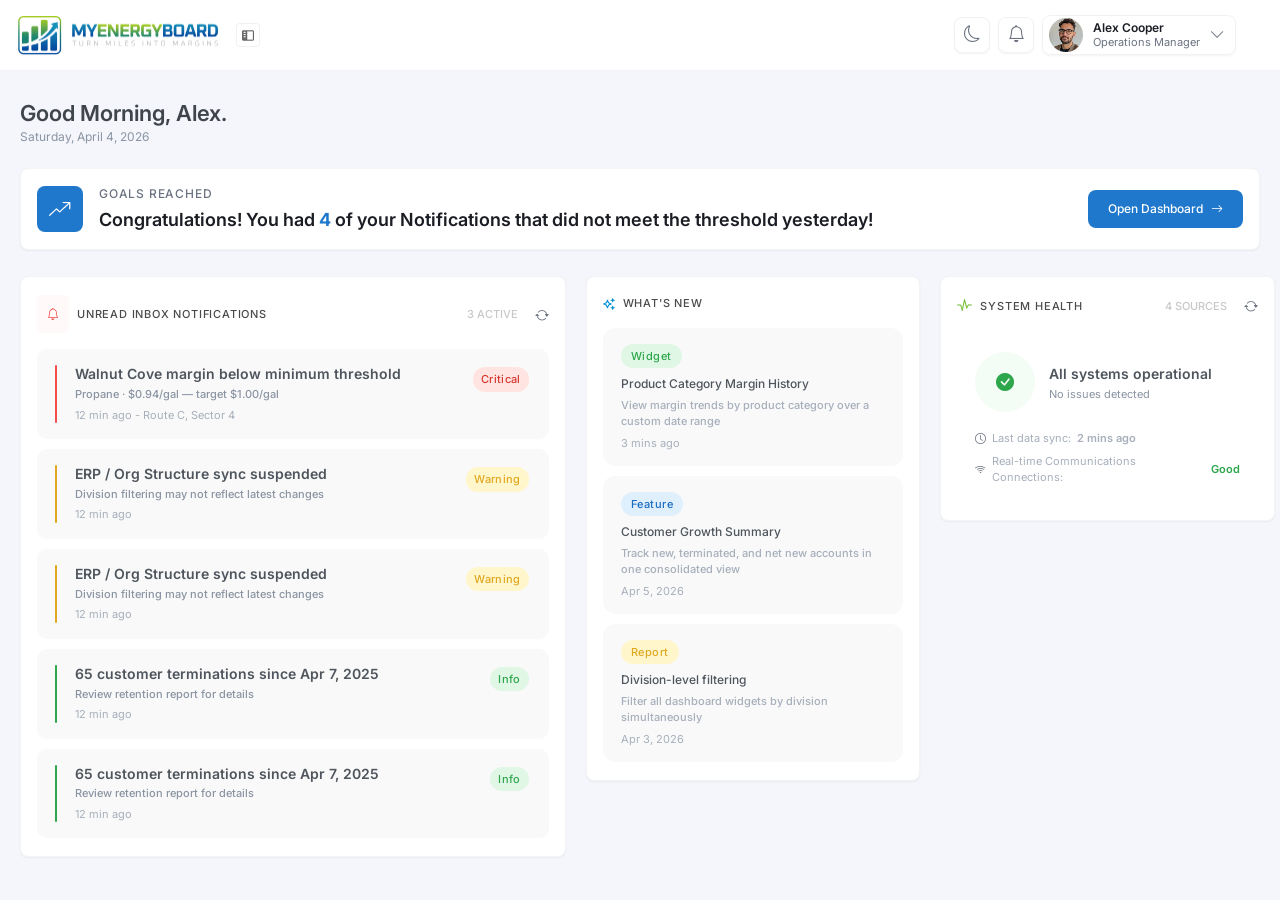
==== index-sidebar.html @ fdb28ad5 "Index with sidebar" ====
﻿<!DOCTYPE html>

<html lang="en" xmlns="http://www.w3.org/1999/xhtml">
<head>
    <meta charset="utf-8" />
  <meta name="viewport" content="width=device-width, initial-scale=1.0"/>
    <title>My Energy Board - Dashboard</title>
  <!-- Bootstrap 5 -->
  <link href="https://cdn.jsdelivr.net/npm/bootstrap@5.3.3/dist/css/bootstrap.min.css" rel="stylesheet"/>
  <!-- Bootstrap Icons -->
  <link href="https://cdn.jsdelivr.net/npm/bootstrap-icons@1.11.3/font/bootstrap-icons.min.css" rel="stylesheet"/>
  <!-- Google Fonts -->
  <link href="https://fonts.googleapis.com/css2?family=Inter:wght@400;500;600;700&display=swap" rel="stylesheet"/>
<link rel="stylesheet" href="css/style.css">
</head>
<body>


<!-- ═══════════════════════════════ TOP BAR ═══════════════════════════════ -->
<nav class="topbar">
  <!-- Logo -->
  <div class="logo-wrap">
    <div class="logo-icon">
    <img src="images/logo.png">
    </div>
   <!-- <span class="logo-text">My Energy Board</span>-->
  </div>

 <!-- <div class="topbar-divider"></div>-->

  <!-- Sidebar toggle -->
  <button class="sidebar-toggle">
  <img src="images/logo-side-icon.png">
  </button>

  <!-- Right controls -->
  <div class="topbar-right">
    <!-- Dark mode toggle -->
    <button class="icon-btn" title="Toggle theme">
      <i class="bi bi-moon"></i>
    </button>

    <!-- Notifications -->
    <button class="icon-btn position-relative" title="Notifications">
      <i class="bi bi-bell"></i>
<!--      <span class="position-absolute top-0 start-100 translate-middle badge rounded-pill bg-danger"
            style="font-size:9px;padding:3px 5px;">3</span>-->
    </button>

    <!-- User Dropdown -->
    <div class="dropdown user-dropdown">
      <button class="dropdown-toggle" data-bs-toggle="dropdown" aria-expanded="false">
        <div class="avatar"><img src="images/user-profile-pic.png"></div>
        <div class="user-info">
          <div class="u-name">Alex Cooper</div>
          <div class="u-role">Operations Manager</div>
        </div>
        <i class="bi bi-chevron-down caret-icon"></i>
      </button>
      <ul class="dropdown-menu dropdown-menu-end">
        <li><a class="dropdown-item" href="#"><i class="bi bi-person"></i> My Profile</a></li>
        <li><a class="dropdown-item" href="#"><i class="bi bi-gear"></i> Settings</a></li>
        <li><a class="dropdown-item" href="#"><i class="bi bi-shield-lock"></i> Security</a></li>
        <li><hr class="dropdown-divider"></li>
        <li><a class="dropdown-item text-danger" href="#"><i class="bi bi-box-arrow-right"></i> Sign out</a></li>
      </ul>
    </div>
  </div>
</nav>



<!-- ═══════════════════════════════ SIDEBAR ═══════════════════════════════ -->
<aside class="sidebar">
  <a href="#" class="nav-item active">
    <div class="nav-icon-wrap"><i class="bi bi-house-door"></i></div>
    <span class="nav-label">Home</span>
  </a>
  <a href="#" class="nav-item">
    <div class="nav-icon-wrap"><i class="bi bi-graph-up-arrow"></i></div>
    <span class="nav-label">Dashboard</span>
  </a>
  <a href="#" class="nav-item">
    <div class="nav-icon-wrap"><i class="bi bi-bookmarks"></i></div>
    <span class="nav-label">My Items</span>
  </a>
  <a href="#" class="nav-item">
    <div class="nav-icon-wrap"><i class="bi bi-bell"></i></div>
    <span class="nav-label">Notifications</span>
  </a>
  <a href="#" class="nav-item">
    <div class="nav-icon-wrap"><i class="bi bi-file-earmark-text"></i></div>
    <span class="nav-label">Reports</span>
  </a>
  <a href="#" class="nav-item">
    <div class="nav-icon-wrap"><i class="bi bi-droplet-half"></i></div>
    <span class="nav-label">Tanks</span>
  </a>
  <a href="#" class="nav-item">
    <div class="nav-icon-wrap"><i class="bi bi-sliders"></i></div>
    <span class="nav-label">Administration</span>
  </a>
    <a href="#" class="nav-item">
      <div class="nav-icon-wrap"><i class="bi bi-gear"></i></div>
      <span class="nav-label">System Administration</span>
  </a>

<!--  <div class="sidebar-bottom">
    <a href="#" class="nav-item">
      <div class="nav-icon-wrap"><i class="bi bi-gear"></i></div>
      <span class="nav-label">Settings</span>
    </a>
  </div>-->
</aside>



<!-- ═══════════════════════════════ MAIN ══════════════════════════════════ -->
<main class="main-content">

  <!-- Greeting -->
  <div class="greeting mb-0">
    <h2>Good Morning, Alex.</h2>
    <p>Saturday, April 4, 2026</p>
  </div>

  <!-- Goals Banner -->
  <div class="goals-banner">
    <div class="goals-icon">
     <!-- <i class="bi bi-graph-up-arrow"></i>-->
    <img src="images/goal-graph-arrow.png"></div>
    <div class="goals-text">
      <small>Goals Reached</small>
      Congratulations! You had <span class="highlight">4</span> of your Notifications that did not meet the threshold yesterday!
    </div>
    <button class="btn-open-dash">
      Open Dashboard <i class="bi bi-arrow-right"></i>
    </button>
  </div>

  <!-- 3-Column Grid -->
  <div class="dash-grid">

    <!-- ── COLUMN 1: Inbox Notifications ── -->
    <div class="dash-card">
      <div class="card-header-row">
        <i class="bi bi-bell ch-icon-red"></i>
        <span class="ch-title">Unread Inbox Notifications</span>
        <span class="ch-badge">3 Active</span>
        <button class="refresh-btn"><i class="bi bi-arrow-repeat"></i></button>
      </div>
      <ul class="notif-list">

        <li class="notif-item critical">
          <div class="notif-accent"></div>
          <div class="notif-inner">
            <div class="notif-body">
              <div class="notif-title">Walnut Cove margin below minimum threshold</div>
              <div class="notif-sub">Propane · $0.94/gal — target $1.00/gal</div>
              <div class="notif-time">12 min ago - Route C, Sector 4</div>
            </div>
            <div class="notif-pill-wrap"><span class="status-pill pill-critical">Critical</span></div>
          </div>
        </li>

        <li class="notif-item warning">
          <div class="notif-accent"></div>
          <div class="notif-inner">
            <div class="notif-body">
              <div class="notif-title">ERP / Org Structure sync suspended</div>
              <div class="notif-sub">Division filtering may not reflect latest changes</div>
              <div class="notif-time">12 min ago</div>
            </div>
            <div class="notif-pill-wrap"><span class="status-pill pill-warning">Warning</span></div>
          </div>
        </li>

        <li class="notif-item warning">
          <div class="notif-accent"></div>
          <div class="notif-inner">
            <div class="notif-body">
              <div class="notif-title">ERP / Org Structure sync suspended</div>
              <div class="notif-sub">Division filtering may not reflect latest changes</div>
              <div class="notif-time">12 min ago</div>
            </div>
            <div class="notif-pill-wrap"><span class="status-pill pill-warning">Warning</span></div>
          </div>
        </li>

        <li class="notif-item info">
          <div class="notif-accent"></div>
          <div class="notif-inner">
            <div class="notif-body">
              <div class="notif-title">65 customer terminations since Apr 7, 2025</div>
              <div class="notif-sub">Review retention report for details</div>
              <div class="notif-time">12 min ago</div>
            </div>
            <div class="notif-pill-wrap"><span class="status-pill pill-info">Info</span></div>
          </div>
        </li>

        <li class="notif-item info">
          <div class="notif-accent"></div>
          <div class="notif-inner">
            <div class="notif-body">
              <div class="notif-title">65 customer terminations since Apr 7, 2025</div>
              <div class="notif-sub">Review retention report for details</div>
              <div class="notif-time">12 min ago</div>
            </div>
            <div class="notif-pill-wrap"><span class="status-pill pill-info">Info</span></div>
          </div>
        </li>

      </ul>
    </div>

    <!-- ── COLUMN 2: What's New ── -->
    <div class="dash-card">
      <div class="card-header-row">
<!--        <i class="bi bi-stars ch-icon-blue"></i>-->
    <img src="images/sparkles-whats-news-icon.png">        
    <span class="ch-title">What's New</span>
      </div>
      <ul class="news-list">

        <li class="news-item">
          <span class="news-tag tag-widget">Widget</span>
          <div class="news-title">Product Category Margin History</div>
          <div class="news-desc">View margin trends by product category over a custom date range</div>
          <div class="news-date">3 mins ago</div>
        </li>

        <li class="news-item">
          <span class="news-tag tag-feature">Feature</span>
          <div class="news-title">Customer Growth Summary</div>
          <div class="news-desc">Track new, terminated, and net new accounts in one consolidated view</div>
          <div class="news-date">Apr 5, 2026</div>
        </li>

        <li class="news-item">
          <span class="news-tag tag-report">Report</span>
          <div class="news-title">Division-level filtering</div>
          <div class="news-desc">Filter all dashboard widgets by division simultaneously</div>
          <div class="news-date">Apr 3, 2026</div>
        </li>

      </ul>
    </div>

    <!-- ── COLUMN 3: System Health ── -->
    <div class="dash-card">
      <div class="card-header-row">
<!--        <i class="bi bi-activity ch-icon-green"></i>-->
    <img src="images/wave-pulse.png">        
        <span class="ch-title">System Health</span>
        <span class="ch-badge">4 Sources</span>
        <button class="refresh-btn"><i class="bi bi-arrow-repeat"></i></button>
      </div>
      <div class="health-body">
        <div class="health-status">
          <div class="health-circle">
            <i class="bi bi-check-circle-fill"></i>
          </div>
          <div>
            <div class="health-label">All systems operational</div>
            <div class="health-sub">No issues detected</div>
          </div>
        </div>
        <div class="health-meta">
          <p>
            <i class="bi bi-clock" style="color:var(--text-muted);"></i>
            Last data sync: <span class="mono">2 mins ago</span>
          </p>
          <p>
            <i class="bi bi-wifi" style="color:var(--text-muted);"></i>
            Real-time Communications Connections:&nbsp;<span class="good">Good</span>
          </p>
        </div>
      </div>
    </div>

  </div><!-- /dash-grid -->
</main>



<!-- Bootstrap 5 JS -->
<script src="https://cdn.jsdelivr.net/npm/bootstrap@5.3.3/dist/js/bootstrap.bundle.min.js"></script>
</body>
</html>
---- css/style.css ----
﻿    :root {
      --blue-primary: #1F78CC;
      --blue-dark: #0d4fd4;
      --sidebar-w: 56px;
      --topbar-h: 70px;
      --bg: #f4f6fb;
      --card-bg: #ffffff;
      --text-main: #1a1d23;
      --text-muted: #6b7280;
      --border: #F2F4F5;
      --red: #F14F4F;
      --amber: #E0A820;
      --green: #2EA64C;
      --info-blue: #3b82f6;
      --badge-critical: #FFE4E1;
      --badge-critical-text: #D63830;
      --badge-warning-bg: #FFF6CC;
      --badge-warning-text: #E0A820;
      --badge-info-bg: #E0F7E6;
      --badge-info-text: #2EA64C;
      --tag-widget: #E0F7E6;
      --tag-widget-text: #2EA64C;
      --tag-feature: #E0EFFC;
      --tag-feature-text: #1A6DC2;
      --tag-report: #FFF6CC;
      --tag-report-text: #E0A820;
    }

    *, *::before, *::after { box-sizing: border-box; }

    body {
      font-family: 'Inter', sans-serif;
      background: var(--bg);
      color: var(--text-main);
      margin: 0;
    }

    /* ── TOP BAR ─────────────────────────────────────── */
    .topbar {
      position: fixed;
      top: 0;
      left: 0;
      right: 0;
      height: var(--topbar-h);
      background: #fff;
      border-bottom: 1px solid var(--border);
      display: flex;
      align-items: center;
      padding: 35px 44px 35px 18px;
      z-index: 1030;
      gap: 12px;
    }

    .topbar .logo-wrap {
      display: flex;
      align-items: center;
      gap: 10px;
      min-width: 119px;
    }

    .logo-icon {
      width: 200px;
      /* height: 36px; */
      /* background: var(--blue-primary); */
      /* border-radius: 10px; */
      display: flex;
      align-items: center;
      justify-content: center;
    }
    .logo-icon img {
      width: 100%;
    }
      .logo-icon svg { width: 22px; height: 22px; fill: #fff; }

    .logo-text {
      font-size: 15px;
      font-weight: 700;
      color: var(--text-main);
      letter-spacing: -0.3px;
    }

    .topbar-divider {
      width: 1px; height: 28px;
      background: var(--border);
      margin: 0 6px;
    }

    .sidebar-toggle {
      background: none; border: none; padding: 6px;
      border-radius: 8px; cursor: pointer; color: var(--text-muted);
      display: flex; align-items: center;
    }
    .sidebar-toggle:hover { background: var(--bg); }

    .topbar-right {
      margin-left: auto;
      display: flex;
      align-items: center;
      gap: 8px;
    }

    .icon-btn {
      width: 36px; height: 36px;
      border: none; background: none;
      border-radius: 50%;
      display: flex; align-items: center; justify-content: center;
      cursor: pointer; color: var(--text-muted); font-size: 17px;
      transition: background .15s;
    }
    .icon-btn:hover { background: var(--bg); }

.topbar-right .icon-btn {border:1px solid #F2F2F2; border-radius:8px; box-shadow: 0px 1px 2px 0px #0000000D;}
.topbar-right .dropdown.user-dropdown {border:1px solid #F2F2F2; border-radius:8px; box-shadow: 0px 1px 2px 0px #0000000D;}

    /* User dropdown */
    .user-dropdown .dropdown-toggle {
      display: flex;
      align-items: center;
      gap: 10px;
      background: none;
      border: none;
      cursor: pointer;
      padding: 2px 10px 2px 6px;
      border-radius: 40px;
      transition: background .15s;
    }
    .user-dropdown .dropdown-toggle:hover { background: var(--bg); }
    .user-dropdown .dropdown-toggle::after { display: none; } /* hide default caret */

    .avatar {
      width: 34px;
      height: 34px;
      border-radius: 50%;
      object-fit: cover;
      /* background: linear-gradient(135deg,#6ee7f7,#4f8ef7); */
      display: flex;
      align-items: center;
      justify-content: center;
      font-weight: 700;
      font-size: 13px;
      color: #fff;
    }
    .avatar img {
      width:100%;
}

    .user-info { text-align: left; line-height: 1.2; }
    .user-info .u-name {font-size: 12px;font-weight: 600;color: var(--text-main);}
    .user-info .u-role {font-size: 11px;color: var(--text-muted);font-weight: 400;}
    .user-dropdown .caret-icon { color: var(--text-muted); font-size: 15px; }

    .user-dropdown .dropdown-menu {
      min-width: 190px;
      border: 1px solid var(--border);
      box-shadow: 0 8px 24px rgba(0,0,0,.1);
      border-radius: 12px;
      padding: 6px;
    }
    .user-dropdown .dropdown-item {
      border-radius: 8px; font-size: 13.5px;
      display: flex; align-items: center; gap: 8px;
      padding: 8px 12px; color: var(--text-main);
    }
    .user-dropdown .dropdown-item:hover { background: var(--bg); }
    .user-dropdown .dropdown-divider { margin: 4px 0; }

    /* ── SIDEBAR ─────────────────────────────────────── */
    .sidebar {
      position: fixed;
      top: var(--topbar-h);
      left: 0;
      width: 62px;
      height: calc(100vh - var(--topbar-h));
      background: #0E5CA8;
      border-right: none;
      display: flex;
      flex-direction: column;
      start;
      padding: 10px 10px;
      gap: 2px;
      z-index: 1020;
      overflow: hidden;
      transition: width 0.28s cubic-bezier(.4,0,.2,1), box-shadow 0.28s ease;
      display: none;
    }
    .sidebar:hover {
      width: 260px;
      box-shadow: 4px 0 28px rgba(0,0,0,.22);
    }

    .nav-item {
      width: 100%;
      display: flex;
      align-items: center;
      border-radius: 8px;
      transition: background .18s;
      cursor: pointer;
      text-decoration: none;
      color: rgba(255,255,255,0.78);
      min-height: 40px;
      flex-shrink: 0;
      white-space: nowrap;
      margin: 4px 0;
    }
    .nav-item:hover {
      background: rgba(255,255,255,0.16);
      color: #fff;
    }
    .nav-item.active {
      background: #1F78CC;
      color: #fff;
      /* box-shadow: 0 2px 10px rgba(0,0,0,.12); */
    }

    .nav-icon-wrap {
      min-width: 40px;
      width: 40px;
      height: 38px;
      display: flex;
      align-items: center;
      justify-content: center;
      font-size: 19px;
      flex-shrink: 0;
    }

    .nav-label {
      font-size: 14px;
      font-weight: 500;
      white-space: nowrap;
      opacity: 0;
      transform: translateX(-8px);
      transition: opacity 0.22s ease 0.08s, transform 0.22s ease 0.08s;
      pointer-events: none;
      letter-spacing: 0.1px;
    }
    .sidebar:hover .nav-label {
      opacity: 1;
      transform: translateX(0);
    }

    .sidebar-bottom {
      margin-top: auto;
      width: 100%;
      display: flex; flex-direction: column; gap: 2px;
    }

    /* ── MAIN CONTENT ────────────────────────────────── */
    .main-content {
      margin-top: var(--topbar-h);
      margin-left: 56px;
      padding: 30px 20px;
      min-height: calc(100vh - var(--topbar-h));
      margin-left: 0;
    }

    /* ── GREETING ────────────────────────────────────── */
    .greeting h2 {
      font-size: 22px;
      font-weight: 600;
      letter-spacing: 0;
      margin-bottom: 2px;
      color: #40454C;
    }
    .greeting p {color: #8A94A2;font-size: 12px;margin: 0;font-weight: 400;}

    /* ── GOALS BANNER ────────────────────────────────── */
    .goals-banner {
      background: #fff;
      border: 1px solid var(--border);
      border-radius: 8px;
      padding: 16px;
      display: flex;
      align-items: center;
      gap: 16px;
      margin: 22px 0 26px;
      box-shadow: 0px 1px 2px 0px #0000000D;
    }
    .goals-icon {
      width: 46px;
      height: 46px;
      flex-shrink: 0;
      background: var(--blue-primary);
      border-radius: 8px;
      display: flex;
      align-items: center;
      justify-content: center;
      color: #fff;
      font-size: 20px;
    }
    .goals-text {flex: 1;font-size: 18px;font-weight: 600;color: var(--text-main);}
    .goals-text .highlight { color: var(--blue-primary); font-weight: 700; }
    .goals-text small {
      display: block;
      font-size: 12px;
      font-weight: 500;
      text-transform: uppercase;
      letter-spacing: 0.8px;
      color: var(--text-muted);
      margin-bottom: 3px;
      }

    .btn-open-dash {
      background: var(--blue-primary);
      color: #fff;
      border: none;
      border-radius: 8px;
      padding: 10px 20px;
      font-size: 12px;
      font-weight: 500;
      white-space: nowrap;
      display: flex;
      align-items: center;
      gap: 8px;
      cursor: pointer;
      transition: background .15s;
    }
    .btn-open-dash:hover { background: var(--blue-dark); color: #fff; }

    /* ── 3-COLUMN GRID ───────────────────────────────── */
    .dash-grid {
      display: grid;
      grid-template-columns: 2fr 1fr 1fr;
      gap: 20px;
      grid-template-columns: 44% 27% 27%;
    }

    /* ── CARD BASE ───────────────────────────────────── */
    .dash-card {
      background: var(--card-bg);
      border: 1px solid var(--border);
      border-radius: 8px;
      overflow: hidden;
      padding: 16px 16px 8px 16px;
      box-shadow: 0px 1px 2px 0px #0000000D;
      align-self: start;
    }
    .card-header-row {
      padding: 2px 0 16px 0;
      border-bottom: 0px solid var(--border);
      display: flex;
      align-items: center;
      gap: 8px;
    }
    .card-header-row .ch-title {
      font-size: 11px;
      font-weight: 500;
      text-transform: uppercase;
      letter-spacing: 0.8px;
      color: #4A4A4A;
      flex: 1;
    }
    .card-header-row .ch-badge {
      font-size: 11px;
      font-weight: 500;
      color: #C8C8C8;
      /* background: var(--bg); */
      /* border-radius: 20px; */
      padding: 2px 9px;
      text-transform: uppercase;
    }
    .card-header-row .ch-icon { color: var(--text-muted); font-size: 15px; }
    .card-header-row .ch-icon-red {color: var(--red);font-size: 12px;background: #FFF9F9;padding: 10px;border-radius: 4px;}
    .card-header-row .ch-icon-blue {color: var(--blue-primary);font-size: 11px;background: #0090D70D;padding: 10px;border-radius: 4px;}
    .card-header-row .ch-icon-green {color: var(--green);font-size: 11px;/* background: #0090D70D; */padding: 10px;border-radius: 4px;background: var(--Primary-50, #F7FBF3);}
    .refresh-btn {
      background: none; border: none; padding: 0;
      cursor: pointer; color: var(--text-muted); font-size: 14px;
    }
    .refresh-btn:hover { color: var(--blue-primary); }

    /* ── NOTIFICATIONS ───────────────────────────────── */
    .notif-list { padding: 0; margin: 0; list-style: none; }
    .notif-item {
      display: flex;
      align-items: stretch;
      background: #F9F9F9;
      transition: background .12s;
      padding: 16px 8px 16px 18px;
      border-radius: 10px;
      margin-bottom: 10px;
      gap: 6px;
      /* border: 1px solid red; */
    }
    .notif-item:last-child { border-bottom: none; }
    .notif-item:hover { background: #f0ecec87; }

    /* Colored left accent bar */
    .notif-accent {
      width: 2px;
      flex-shrink: 0;
      border-radius: 3px;
    }
    .notif-item.critical .notif-accent { background: var(--red); }
    .notif-item.warning  .notif-accent { background: var(--amber); }
    .notif-item.info     .notif-accent {background: var(--green);}

    .notif-inner {
      flex: 1;
      display: flex;
      align-items: flex-start;
      gap: 10px;
      padding: 0px 12px;
    }

    .notif-body { flex: 1; min-width: 0; }
    .notif-title {
      font-size: 14px;
      font-weight: 600;
      color: #4F555D;
      margin-bottom: 3px;
      line-height: 1.35;
      white-space: nowrap;
      overflow: hidden;
      text-overflow: ellipsis;
    }
    .notif-sub  {font-size: 11px;color: #8A94A2;margin-bottom: 4px;line-height: 1.4;font-weight: 500;}
    .notif-time {font-size: 11px;color: #A6AFBB;/* font-family: 'DM Mono', monospace; */}

    .notif-pill-wrap { display: flex; align-items: flex-start; padding-top: 2px; flex-shrink: 0; }

    .status-pill {
      font-size: 11px;
      font-weight: 500;
      border-radius: 12px;
      padding: 4px 8px;
      white-space: nowrap;
      letter-spacing: 0.3px;
    }
    .pill-critical {background: var(--badge-critical);color: var(--badge-critical-text);/* border: 1px solid #fecaca; */}
    .pill-warning  {background: var(--badge-warning-bg);color: var(--badge-warning-text);/* border: 1px solid #fde68a; */}
    .pill-info     {background: var(--badge-info-bg);color: var(--badge-info-text);/* border: 1px solid #bfdbfe; */}

    /* ── WHAT'S NEW ──────────────────────────────────── */
    .news-list { padding: 0; margin: 0; list-style: none; }
    .news-item {
      padding: 14px 18px;
      background: #F9F9F9;
      margin-bottom: 10px;
      border-radius: 12px;
    }
    .news-item:last-child { border-bottom: none; }
    .news-item:hover { background: #f0ecec87; }

    .news-tag {
      display: inline-block;
      font-size: 11px;
      font-weight: 500;
      border-radius: 12px;
      padding: 4px 10px;
      letter-spacing: 0.5px;
      margin-bottom: 7px;
    }
    .tag-widget  { background: var(--tag-widget);  color: var(--tag-widget-text); }
    .tag-feature { background: var(--tag-feature); color: var(--tag-feature-text); }
    .tag-report  { background: var(--tag-report);  color: var(--tag-report-text); }

    .news-title {font-size: 12px;font-weight: 500;color: #4F555D;margin-bottom: 4px;}
    .news-desc  {font-size: 11px;color: #A6AFBB;line-height: 16px;font-weight: 500;}
    .news-date  {font-size: 11px;color: #A6AFBB;margin-top: 6px;font-weight: 400;}

    /* ── SYSTEM HEALTH ───────────────────────────────── */
    .health-body { padding: 20px 18px; }
    .health-status {
      display: flex; align-items: center; gap: 14px;
      margin-bottom: 18px;
    }
    .health-circle {
      width: 60px;
      height: 60px;
      border-radius: 50%;
      background: #F3FCF5;
      display: flex;
      align-items: center;
      justify-content: center;
      color: #2EA64C;
      font-size: 18px;
      flex-shrink: 0;
    }
    .health-label {font-size: 14px;font-weight: 600;margin-bottom: 2px;color: #4F555D;}
    .health-sub   {font-size: 11px;color: #8A94A2;}

    .health-meta p {
      font-size: 11px;
      color: #A6AFBB;
      margin: 0 0 6px;
      display: flex;
      gap: 6px;
      align-items: center;
      font-weight: 400;
    }
    .health-meta p span.good {color: #2EA64C;font-weight: 600;}
    .health-meta p .mono {font-weight: 600;}

    @media (max-width: 1024px) {
      .dash-grid { grid-template-columns: 1fr 1fr; }
    }
    @media (max-width: 700px) {
      .dash-grid { grid-template-columns: 1fr; }
      .goals-banner { flex-direction: column; align-items: flex-start; }
      /*additional - 14-april*/
      .sidebar {display: none;}
    .main-content {margin-left: 15px;
    margin-right: 15px;
    padding: 15px 0;
}
.notif-inner {
    display: block;
}
.notif-title {
    font-size: 12px;}
    .topbar .user-info { display:none;}


   
  }
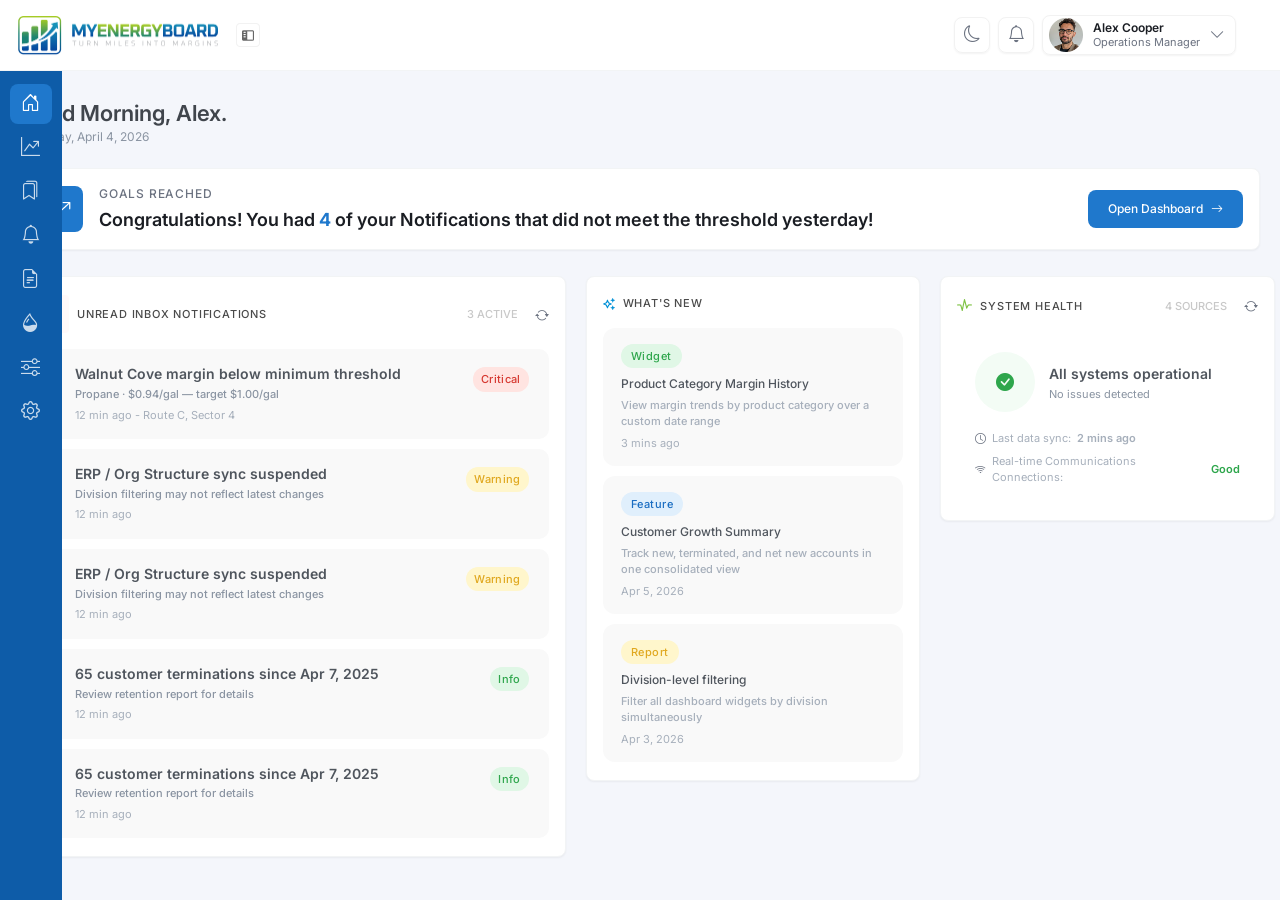
==== commit 55087fe3: "sidebar enable" ====
--- a/index-sidebar.html
+++ b/index-sidebar.html
@@ -12,6 +12,9 @@
   <!-- Google Fonts -->
   <link href="https://fonts.googleapis.com/css2?family=Inter:wght@400;500;600;700&display=swap" rel="stylesheet"/>
 <link rel="stylesheet" href="css/style.css">
+<style type="text/css">
+    .sidebar {display:block !important;}
+    </style>
 </head>
 <body>
 
@@ -287,4 +290,4 @@
 <!-- Bootstrap 5 JS -->
 <script src="https://cdn.jsdelivr.net/npm/bootstrap@5.3.3/dist/js/bootstrap.bundle.min.js"></script>
 </body>
-</html>+</html>
